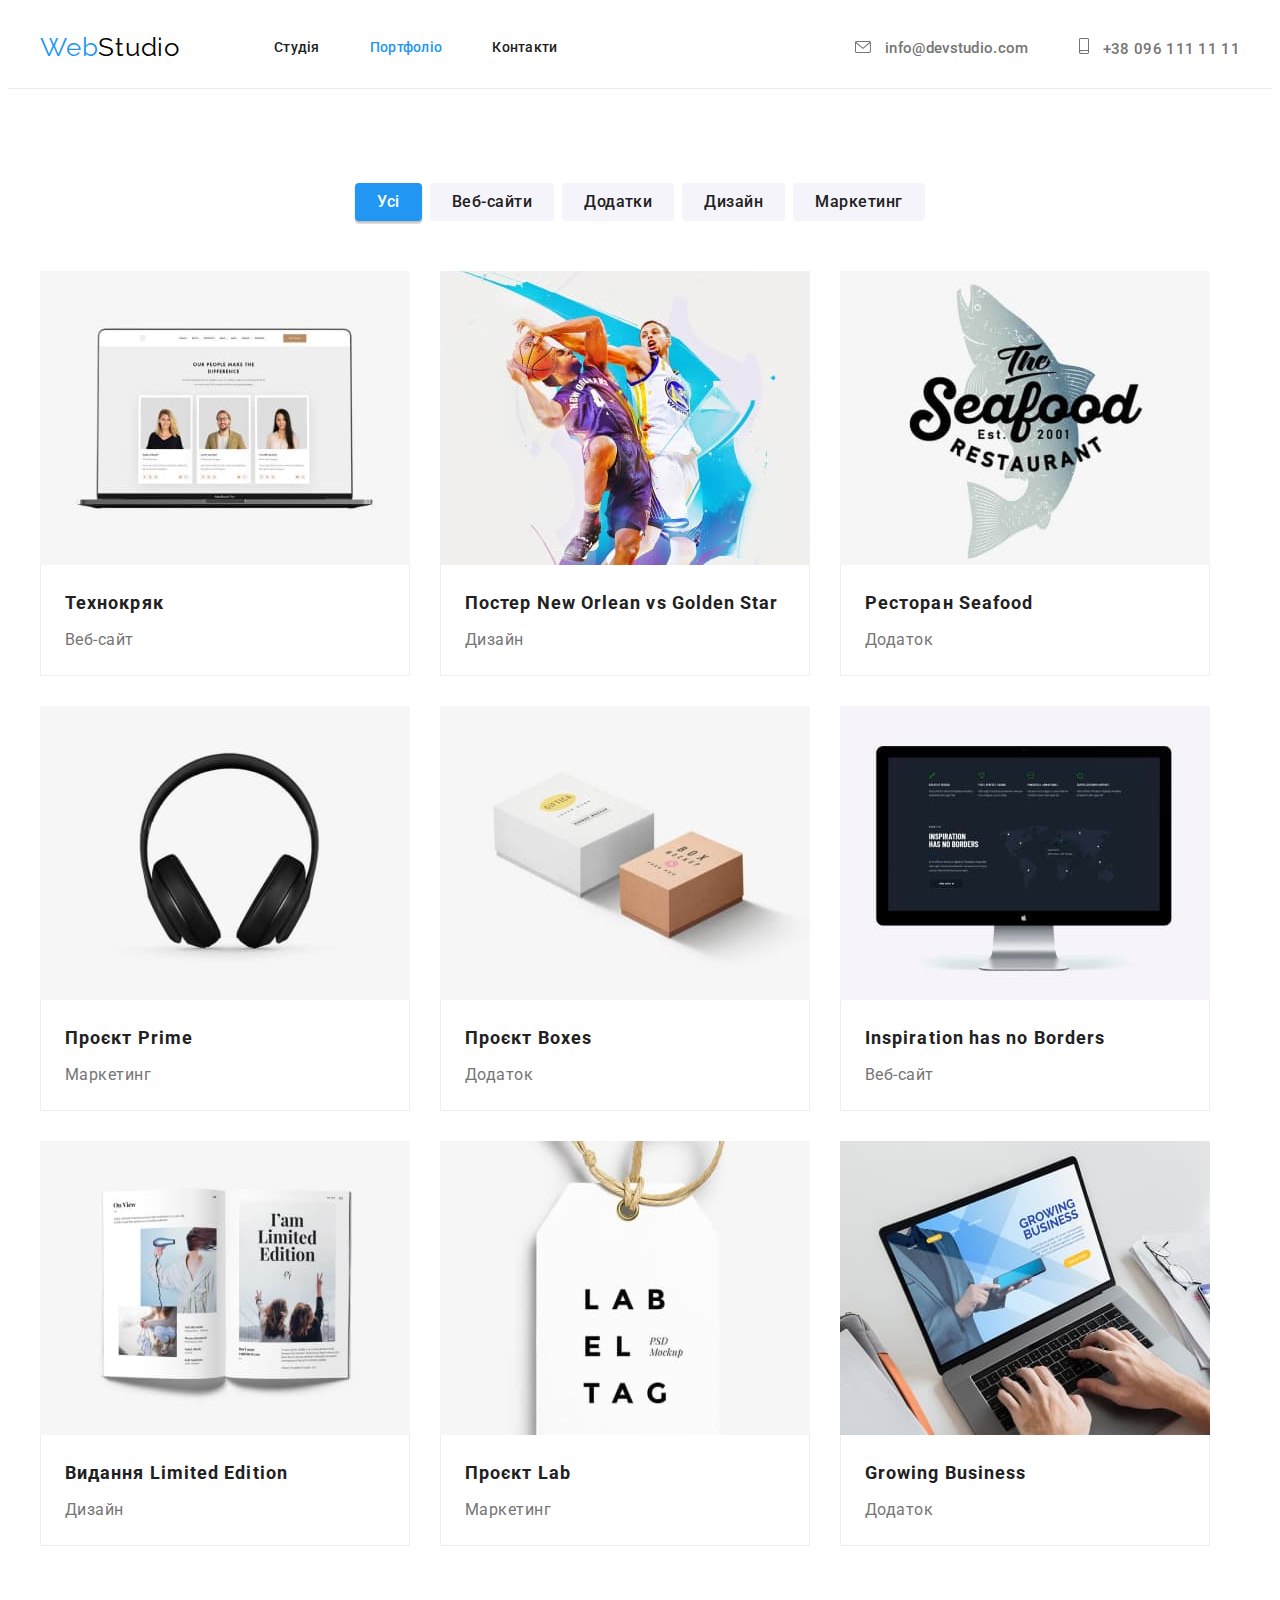
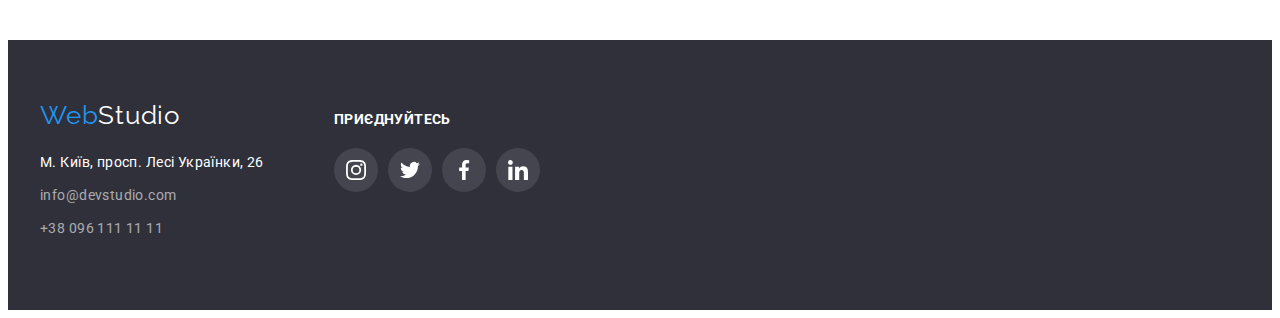
==== portfolio.html @ 9511a17e "task 5 initial" ====
<!DOCTYPE html>
<html lang="uk">

<head>
  <meta charset="utf-8" />
  <meta name="домашне завдання 3" content="device-width, initial-scale=1.0" />
  <title>Portfolio</title>
  <link href="https://fonts.googleapis.com/css2?family=Raleway:wght@700&family=Roboto:wght@400;500;700;900&display=swap"
    rel="stylesheet" />
  <link rel="stylesheet" href="https://cdnjs.cloudflare.com/ajax/libs/modern-normalize/1.1.0/modern-normalize.min.css"
    integrity="sha512-wpPYUAdjBVSE4KJnH1VR1HeZfpl1ub8YT/NKx4PuQ5NmX2tKuGu6U/JRp5y+Y8XG2tV+wKQpNHVUX03MfMFn9Q=="
    crossorigin="anonymous" referrerpolicy="no-referrer" />
  <link rel="stylesheet" href="./mystyles/styles.css" />
</head>

<body>
  <!-- шапка сайту -->
  <header>
    <div class="container header-flex">
      <a href="index.html" class="logo">Web<span style="color: #000">Studio</span></a>
      <nav>
        <ul class="site-nav list">
          <li class="item">
            <a href="index.html" class="link">Студія</a>
          </li>
          <li class="item">
            <a href="portfolio.html" class="link current">Портфоліо</a>
          </li>
          <li class="item"><a href="" class="link">Контакти</a></li>
        </ul>
      </nav>
      <ul class="header-address list">
        <li class="item">
          <a href="mailto:info@devstudio.com" class="link">
            <svg class="email">
              <use href="./images/icons.svg#icon-envelope"></use>
            </svg>
            info@devstudio.com
            </a>
        </li>
        <li class="item">
          <a href="tel:+380961111111" class="link">
            <svg class="phone">
              <use href="./images/icons.svg#icon-smartphone"></use>
            </svg>
            +38 096 111 11 11</a>
        </li>
      </ul>
    </div>
  </header>
  <main>
    <!-- hero section -->
    <section class="portfolio">
      <div class="container">
      <h1 class="visually-hidden">Growing business</h1>
      <!-- filters links-->
      <ul class="list filters">
        <li><button class="link current">Усі</button></li>
        <li><button class="link">Веб-сайти</button></li>
        <li><button class="link">Додатки</button></li>
        <li><button class="link">Дизайн</button></li>
        <li><button class="link">Маркетинг</button></li>
      </ul>

      <ul class="list flex-container">
        <li class="item">
          <a href="" class="card">
              <img src="./images/project-1.jpg" alt="Технокряк" />
              <div class="card-content">
                <h3>Технокряк</h3>
                <p>Веб-сайт</p>
              </div>
          </a>
        </li>
        <li class="item">
          <a href="" class="card">
              <img src="./images/project-2.jpg" alt="Спортсмени" />
              <div class="card-content">
                <h3>
                  Постер <span lang="en">New Orlean vs Golden Star</span>
                </h3>
                <p>Дизайн</p>
              </div>
          </a>
        </li>
        <li class="item">
          <a href="" class="card">
              <img src="./images/project-3.jpg" alt="Реклама ресторану" />
              <div class="card-content">
                <h3>Ресторан <span lang="en">Seafood</span></h3>
                <p>Додаток</p>
              </div>
          </a>
        </li>
        <li class="item">
          <a href="" class="card">
              <img src="./images/project-4.jpg" alt="Навушники" />
              <div class="card-content">
                <h3>Проєкт <span lang="en">Prime</span></h3>
                <p>Маркетинг</p>
              </div>
          </a>
        </li>
        <li class="item">
          <a href="" class="card">
              <img src="./images/project-5.jpg" alt="Коробки виконані в 3D" />
              <div class="card-content">
                <h3>Проєкт <span lang="en">Boxes</span></h3>
                <p>Додаток</p>
              </div>
          </a>
        </li>
        <li class="item">
          <a href="" class="card">
              <img src="./images/project-6.jpg" alt="Монітор" />
              <div class="card-content">
                <h3 lang="en">Inspiration has no Borders</h3>
                <p>Веб-сайт</p>
              </div>
          </a>
        </li>
        <li class="item">
          <a href="" class="card">
              <img src="./images/project-7.jpg" alt="Буклєт" />
              <div class="card-content">
                <h3>Видання <span lang="en">Limited Edition</span></h3>
                <p>Дизайн</p>
              </div>
          </a>
        </li>
        <li class="item">
          <a href="" class="card">
              <img src="./images/project-8.jpg" alt="Проект по маркетингу" />
              <div class="card-content">
                <h3>Проєкт <span lang="en">Lab</span></h3>
                <p>Маркетинг</p>
              </div>
          </a>
        </li>
        <li class="item">
          <a href="" class="card">
              <img src="./images/project-9.jpg" alt="Комп'ютер з встановленим додатком" />
              <div class="card-content">
                <h3 lang="en">Growing Business</h3>
                <p>Додаток</p>
              </div>
          </a>
        </li>
      </ul>
      </div>
    </section>
  </main>
  <!-- footer -->
  <footer>
    <div class="container footer-container">
      <div class="footer-address">
      <a href="index.html" class="logo">Web<span style="color: #fff">Studio</span></a>
      <ul class="bottom-address list">
        <li>
          <a
            href="https://goo.gl/maps/deZjhRoP4em1tksg8"
            target="_blank"
            rel="noopener noreferrer nofollow"
            class="link"
            >М. Київ, просп. Лесі Українки, 26</a
          >
        </li>
        <li>
          <a href="mailto:info@devstudio.com" class="link">
            <span style="color: rgba(255, 255, 255, 0.6)"
              >info@devstudio.com</span
            ></a
          >
        </li>
        <li>
          <a href="tel:+380961111111" class="link">
            <span style="color: rgba(255, 255, 255, 0.6)"
              >+38 096 111 11 11</span
            ></a
          >
        </li>
      </ul>
      </div>
      <div class="footer-social">
          <p>приєднуйтесь</p>
          <ul class="list social">
            <li class="item">
              <a href="">
              <svg class="icon">
                <use href="./images/icons.svg#icon-instagram"></use>
              </svg>
              </a>
            </li>
            <li class="item">
              <a href="">
              <svg class="icon">
                <use href="./images/icons.svg#icon-twitter"></use>
              </svg>
              </a>
            </li>
            <li class="item">
              <a href="">
              <svg class="icon">
                <use href="./images/icons.svg#icon-facebook"></use>
              </svg>
              </a>
              </li>
            <li class="item">
              <a href="">
              <svg class="icon">
                <use href="./images/icons.svg#icon-linkedin"></use>
              </svg>
              </a>
              </li>
          </ul>
      </div>
    </div>
  </footer>
</body>

</html>
---- mystyles/styles.css ----
/* background color #F5F5F5 */
/* logo header: black #000000 blue #2196F3 */
/*logo background: white #FFFFFF    blue #2196F3 */
/* nav active color #2196F3 */
/* main text color (p) #757575 */
/* h2, filter links  #212121 */
/* button text color #FFFFFF */
/* Bg color main page #2F303A */
/* sections background #F5F4FA */

:root {
  --primary-text-color: #757575;
  --title-and-nav-text-color: #212121;
  --accent-color: #2196f3;
  --primary-background-color: #f5f4fa;
  --button-text-color: #fff;
  --background-header-footer-color: #2f303a;
  --background-color: #fff;
  --filter-unactive-background: #f5f4fa;
  --button-hover-color: #188ce8;
  --card-set-gap: 30px;
  --card-shadow: 0px 4px 4px rgba(0, 0, 0, 0.25);
}

body {
  background-color: var(--background-color);
  color: var(--primary-text-color);
  font-family: "Roboto", sans-serif;
}

.list {
  list-style: none;
  padding: 0;
  margin: 0;
}

footer {
  background-color: var(--background-header-footer-color);
  padding-top: 60px;
  padding-bottom: 60px;
}

.hero {
  text-align: center;
  max-height: 600px;
  max-width: 1600px;
  background-color: var(--background-header-footer-color);
  background-image: linear-gradient(rgba(47, 48, 58, 0.4), rgba(47, 48, 58, 0.4)), url(../images/header-img.jpg);
  background-size: cover;
  background-position: center;
  background-repeat: no-repeat;
  padding: 200px 0;
  margin-left: auto;
  margin-right: auto;
}
.hero-title {
  color: #fff;
  font-weight: 900;
  font-size: 44px;
  letter-spacing: 0.06em;
  line-height: 1.36;
  margin: 0 auto 30px auto;
  width: 694px;
}

.container {
  width: 1200px;
  padding: 0 15px;
  margin-left: auto;
  margin-right: auto;
}
.header-flex {
  display: flex;
  align-items: center;
}
.flex-container {
  display: flex;
  flex-wrap: wrap;
  align-items: flex-start;
  gap: var(--card-set-gap);
}
header {
  border-bottom: 1px solid #ececec;
}
.filters {
  display:flex;
  justify-content: center;
  gap: 8px;
  margin-bottom: 50px;
}

.section {
  padding-top: 94px;
  padding-bottom: 94px;
}

.logo {
  color: var(--accent-color);
  font-family: "Raleway", sans-serif;
  text-decoration: none;
  font-size: 26px;
  line-height: 1.2;
  letter-spacing: 0.03em;
  margin-right: 94px;
  display: block;
}
footer .logo {
  margin: 0 0 20px 0;
}
/* Site nav */
.site-nav {
  display: flex;
}

.site-nav .item:not(:last-child) {
  margin-right: 50px;
}

.site-nav .link {
  color: var(--title-and-nav-text-color);
  font-weight: 500;
  font-size: 14px;
  letter-spacing: 0.02em;
  line-height: 1.14;
  text-decoration: none;
  font-style: normal;
  display: block;
  padding: 32px 0;
}

.site-nav .link:hover,
.site-nav .link:focus,
.header-address .link:hover,
.header-address .link:focus,
.header-address .link:hover >.email,
.header-address .link:focus >.email,
.header-address .link:hover >.phone,
.header-address .link:focus >.phone,
.site-nav .link.current {
  color: var(--accent-color);
  fill: var(--accent-color);
}

.header-address {
  display: flex;
  margin: 0 0 0 auto;
  align-items:flex-start;
}

.header-address .item:not(:last-child) {
  margin-right: 50px;
}

.header-address .link {
  color: var(--primary-text-color);
  font-weight: 500;
  font-size: 15px;
  letter-spacing: 0.02em;
  line-height: 1.06;
  text-decoration: none;
  font-style: normal;
  display: inline-block;
}

.email{
  width: 16px;
  height:12px;
  margin-right: 10px;
  fill: var(--primary-text-color);
}
.phone {
  width: 10px;
  height:16px;
  margin-right: 10px;
  fill: var(--primary-text-color);
}

button {
  color: var(--button-text-color);
  background-color: var(--accent-color);
  font-weight: 700;
  font-size: 16px;
  font-family: inherit;
  line-height: 1.87;
  cursor: pointer;
  border: none;
  padding: 10px 32px;
  border-radius: 4px;
  /* text-align: center;*/
}

button:hover,
button:focus {
  background-color: var(--button-hover-color);
}

.visually-hidden {
  position: absolute;
  width: 1px;
  height: 1px;
  margin: -1px;
  border: 0;
  padding: 0;

  white-space: nowrap;
  clip-path: inset(100%);
  clip: rect(0 0 0 0);
  overflow: hidden;
}
.why-we {
  padding: 94px 0 94px 0;
}
.why-we .icons{
  height:120px;
  background-color: var(--primary-background-color);
  border-radius: 4px;
  margin-bottom: 30px;
}
.why-we h3 {
  font-weight: 700;
  font-size: 14px;
  line-height: 1.14;
  letter-spacing: 0.03em;
  color: var(--title-and-nav-text-color);
  text-transform: uppercase;
  margin: 0 0 10px 0;
}

.why-we p {
  font-weight: 400;
  font-size: 14px;
  line-height: 1.71;
  letter-spacing: 0.03em;
  color: var(--primary-text-color);
  margin: 0;
}

.why-we .item {
  flex-basis: 270px;
}
.why-we .item::before{
  content: "";
  display: block;
  height:120px;
  background-color: var(--primary-background-color);
  background-repeat: no-repeat;
  background-position: center;
  border-radius: 4px;
  margin-bottom: 30px;
}
.icon-attention::before {
  background-image: url(../images/antenna.svg);
}
.icon-punctuality::before {
  background-image: url(../images/clock.svg);
}
.icon-planning::before {
  background-image: url(../images/diagram.svg);
}
.icon-technologies::before {
  background-image: url(../images/astronaut.svg);
}
.what-we-do .item,
.portfolio .item {
  flex-basis: 370px;
}
.what-we-do {
  padding-bottom: 94px;
}
.who-we-are {
  background-color: var(--primary-background-color);
  text-align: center;
  padding-top: 94px;
  padding-bottom: 94px;
}

.what-we-do h2,
.who-we-are h2,
.clients h2 {
  font-weight: 700;
  font-size: 36px;
  line-height: 1.16;
  letter-spacing: 0.03em;
  color: var(--title-and-nav-text-color);
  margin-bottom: 50px;
  margin-top: 0;
  text-align: center;
}
.who-we-are h3 {
  font-weight: 500;
  font-size: 16px;
  line-height: 1.19;
  letter-spacing: 0.03em;
  color: var(--title-and-nav-text-color);
  margin: 0 0 10px 0;
}
.who-we-are p {
  font-weight: 400;
  font-size: 16px;
  line-height: 1.19;
  letter-spacing: 0.03em;
  color: var(--primary-text-color);
  margin: 0 0 16px 0;
}

.team-member {
  background-color: var(--background-color);
  box-shadow: var(--card-shadow);
  border-radius: 4px;
  overflow: hidden;
}
.team-player {
  padding: 30px;
}
.social {
  display:flex;
  justify-content:center;
  align-items: center;
  gap: 10px;
  }

.social a{
  display:flex;
  height: 44px;
  width: 44px;
  border-radius: 50%;
  //padding:12px;
  color:#AFB1B8;
  justify-content:center;
  align-items:center;
}
.social a:hover,
.social a:focus {
  background-color: var(--accent-color);
  color:#FFF;
}
.social .icon {
  width: 20px;
  height:20px;
  fill: currentColor;
}
.clients {
  padding-bottom: 94px;
  padding-top: 94px;
}
.clients .item {
  height: 92px;
  width: 170px;
  height: 92px;
  /*padding: 15px 31px;*/
  
}
.clients a:hover,
.clients a:focus{
  border: 1px solid var(--accent-color);
  color: var(--accent-color);
}
.clients a {
  display: flex;
  justify-content:center;
  align-items:center;
  width:100%;
  height:100%;
  border: 1px solid #AFB1B8;
  border-radius: 4px;
  color:#AFB1B8;
}
.clients .icon {
  width:106px;
  height:60px;
  fill: currentColor;
}
/* portfolio page styling */
.portfolio {
  padding-bottom: 94px;
  padding-top: 94px;
}

.portfolio .link {
  color: var(--title-and-nav-text-color);
  background-color: var(--filter-unactive-background);
  padding: 6px 22px;
  font-weight: 500;
  font-size: 16px;
  letter-spacing: 0.03em;
  line-height: 1.63;
  text-decoration: none;
  font-style: normal;
  border: none;
}

.portfolio .link:hover,
.portfolio .link.current {
  color: var(--button-text-color);
  background-color: var(--accent-color);
  box-shadow: 0px 2px 2px rgba(0, 0, 0, 0.12), 0 1px 2px rgba(0, 0, 0, 0.08), 0 3px 1px rgba(0, 0, 0, 0.1);
}

.portfolio h3 {
  font-weight: 700;
  font-size: 18px;
  line-height: 2;
  letter-spacing: 0.06em;
  color: var(--title-and-nav-text-color);
  margin: 0 0 4px 0;
}

.portfolio a {
  text-decoration: none;
}

.portfolio p {
  font-weight: 400;
  font-size: 16px;
  line-height: 1.88;
  letter-spacing: 0.03em;
  color: var(--primary-text-color);
  margin: 0;
}
.card {
  display:block;
}
.card:hover,
.card:focus {
  box-shadow: 1px 4px 6px rgba(0, 0, 0, 0.16), 0 4px 4px rgba(0, 0, 0, 0.06), 0 1px 1px rgba(0, 0, 0, 0.12);
}

.card-content {
  padding: 20px 24px;
  border-left: 1px solid #eee;
  border-right: 1px solid #eee;
  border-bottom: 1px solid #eee;
}

img {
  display: block;
  max-width: 100%;
  height: auto;
}


/* footer page */
.footer-container {
  display:flex;
  align-items: baseline;
}
.footer-address {
  margin-right: 70px;
}
.bottom-address .link {
  color: #fff;
  font-size: 14px;
  font-weight: 400;
  line-height: 1.71;
  letter-spacing: 0.03em;
  text-decoration: none;
  font-style: normal;
  margin-bottom:9px;
  display:block;
}
.footer-social p{
  color: #fff;
  font-size: 14px;
  font-weight: 700;
  line-height: 1.17;
  letter-spacing: 0.03em;
  text-transform: uppercase;
  font-style: normal;
  margin-bottom:20px;
  margin-top:0px;
}
.footer-social .social a {
  background-color: rgba(255, 255, 255, 0.1);
  color: #FFF;
}
.footer-social .social a:hover,
.footer-social .social a:focus {
background-color: var(--accent-color);
}
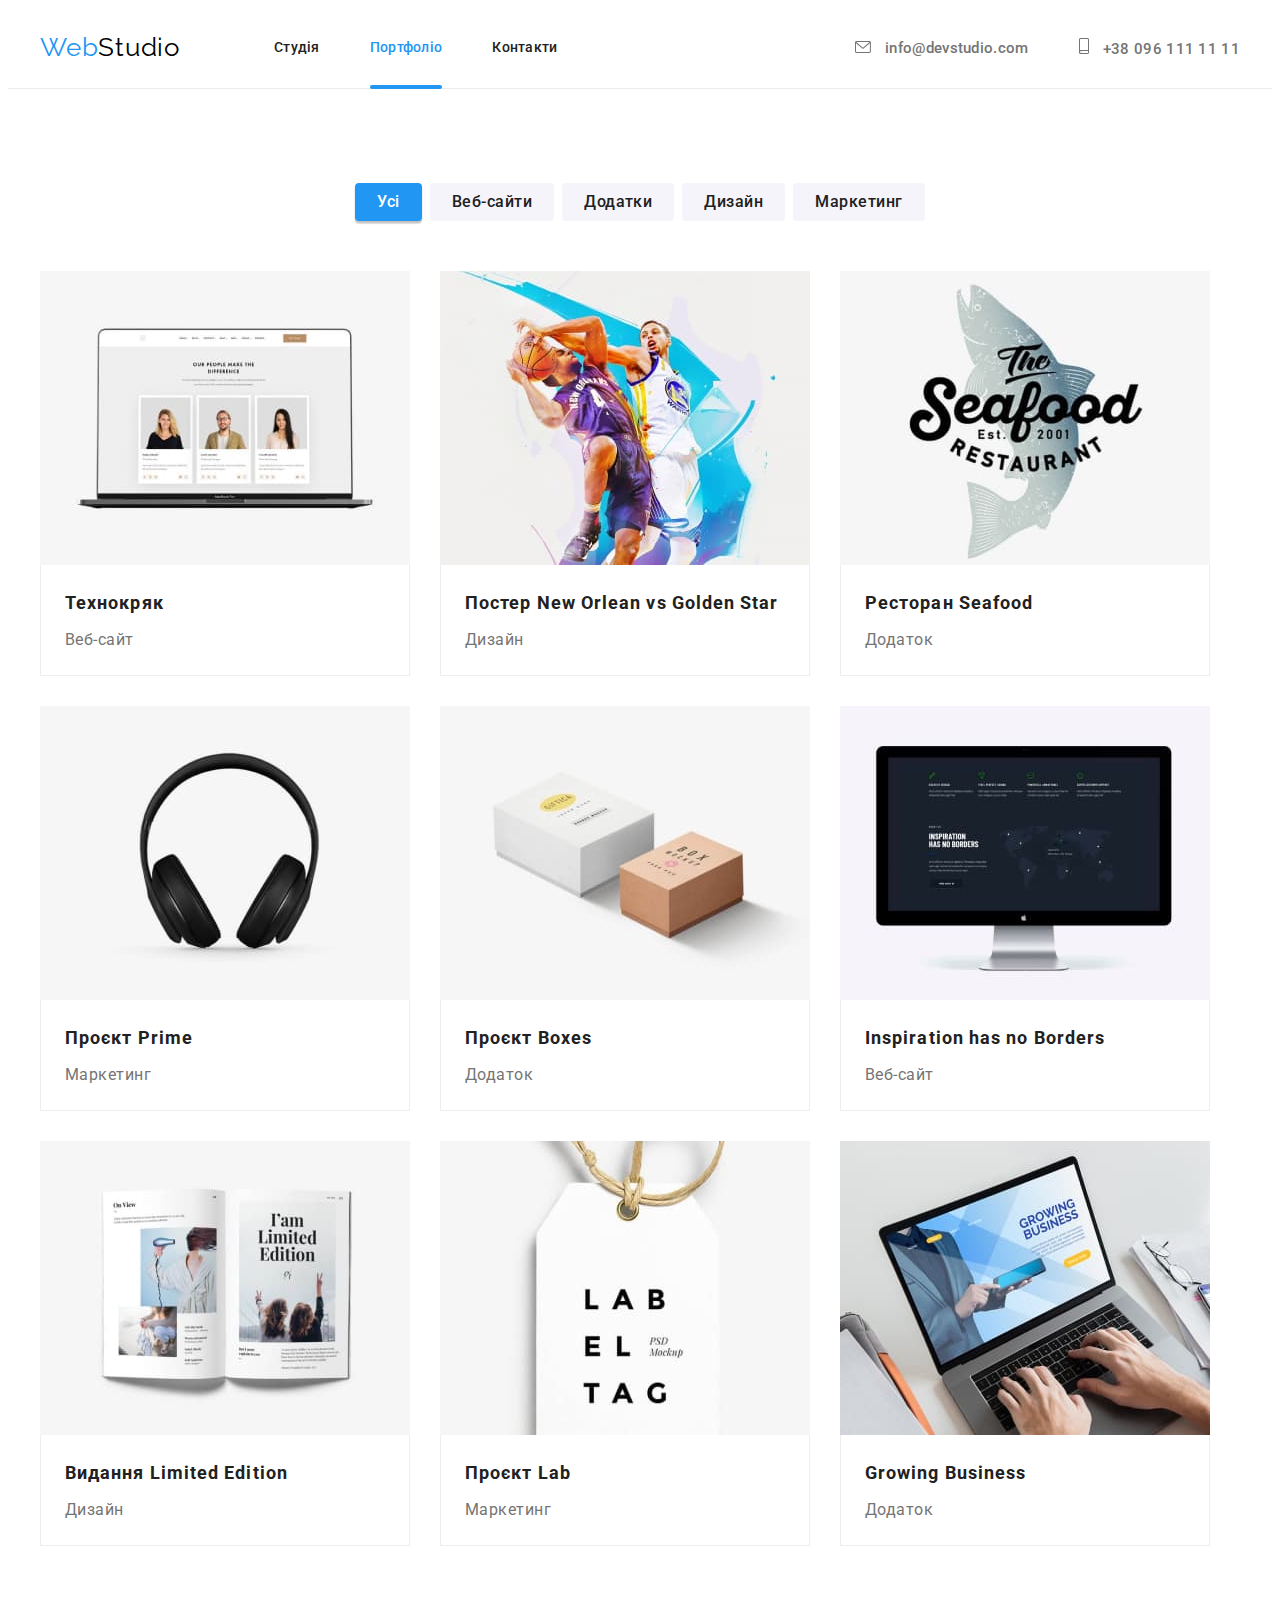
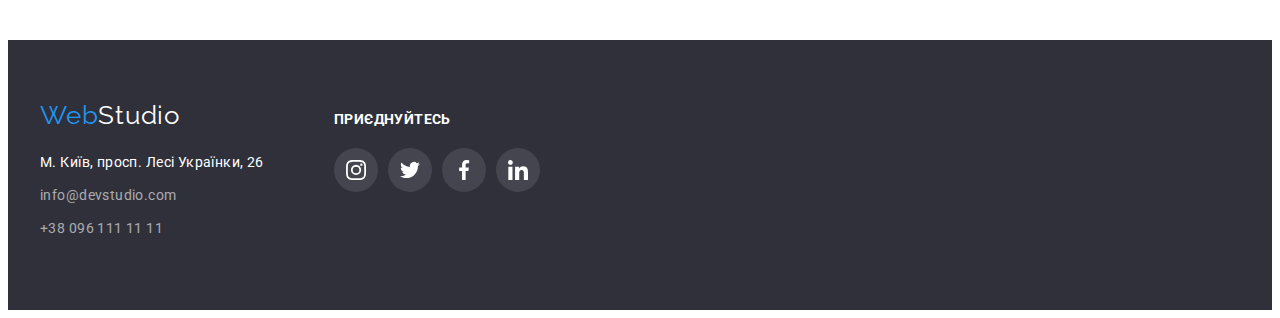
==== commit fe7bc295: "task5" ====
--- a/portfolio.html
+++ b/portfolio.html
@@ -23,8 +23,8 @@
           <li class="item">
             <a href="index.html" class="link">Студія</a>
           </li>
-          <li class="item">
-            <a href="portfolio.html" class="link current">Портфоліо</a>
+          <li class="item current">
+            <a href="portfolio.html" class="link">Портфоліо</a>
           </li>
           <li class="item"><a href="" class="link">Контакти</a></li>
         </ul>
@@ -65,7 +65,10 @@
       <ul class="list flex-container">
         <li class="item">
           <a href="" class="card">
-              <img src="./images/project-1.jpg" alt="Технокряк" />
+              <div class="picture">
+                <img src="./images/project-1.jpg" alt="Технокряк" />
+                <div class="description"><p>Ресурс пропонує комплексні пропозиції з різним рівнем функціоналу та сервісів. Все це дозволить відвідувачу отримати вичерпні відомості про компанію чи приватну особу.</p></div>
+              </div>
               <div class="card-content">
                 <h3>Технокряк</h3>
                 <p>Веб-сайт</p>
@@ -74,7 +77,10 @@
         </li>
         <li class="item">
           <a href="" class="card">
-              <img src="./images/project-2.jpg" alt="Спортсмени" />
+              <div class="picture">
+                <img src="./images/project-2.jpg" alt="Спортсмени" />
+                <div class="description"><p>Ресурс пропонує комплексні пропозиції з різним рівнем функціоналу та сервісів. Все це дозволить відвідувачу отримати вичерпні відомості про компанію чи приватну особу.</p></div>
+              </div>
               <div class="card-content">
                 <h3>
                   Постер <span lang="en">New Orlean vs Golden Star</span>
@@ -85,7 +91,10 @@
         </li>
         <li class="item">
           <a href="" class="card">
-              <img src="./images/project-3.jpg" alt="Реклама ресторану" />
+              <div class="picture">
+                <img src="./images/project-3.jpg" alt="Реклама ресторану" />
+                <div class="description"><p>Ресурс пропонує комплексні пропозиції з різним рівнем функціоналу та сервісів. Все це дозволить відвідувачу отримати вичерпні відомості про компанію чи приватну особу.</p></div>
+              </div>
               <div class="card-content">
                 <h3>Ресторан <span lang="en">Seafood</span></h3>
                 <p>Додаток</p>
@@ -94,7 +103,10 @@
         </li>
         <li class="item">
           <a href="" class="card">
-              <img src="./images/project-4.jpg" alt="Навушники" />
+              <div class="picture">
+                <img src="./images/project-4.jpg" alt="Навушники" />
+                <div class="description"><p>Ресурс пропонує комплексні пропозиції з різним рівнем функціоналу та сервісів. Все це дозволить відвідувачу отримати вичерпні відомості про компанію чи приватну особу.</p></div>
+              </div>
               <div class="card-content">
                 <h3>Проєкт <span lang="en">Prime</span></h3>
                 <p>Маркетинг</p>
@@ -103,7 +115,10 @@
         </li>
         <li class="item">
           <a href="" class="card">
-              <img src="./images/project-5.jpg" alt="Коробки виконані в 3D" />
+              <div class="picture">
+                <img src="./images/project-5.jpg" alt="Коробки виконані в 3D" />
+                <div class="description"><p>Ресурс пропонує комплексні пропозиції з різним рівнем функціоналу та сервісів. Все це дозволить відвідувачу отримати вичерпні відомості про компанію чи приватну особу.</p></div>
+              </div>
               <div class="card-content">
                 <h3>Проєкт <span lang="en">Boxes</span></h3>
                 <p>Додаток</p>
@@ -112,7 +127,10 @@
         </li>
         <li class="item">
           <a href="" class="card">
-              <img src="./images/project-6.jpg" alt="Монітор" />
+              <div class="picture">
+                <img src="./images/project-6.jpg" alt="Монітор" />
+                <div class="description"><p>Ресурс пропонує комплексні пропозиції з різним рівнем функціоналу та сервісів. Все це дозволить відвідувачу отримати вичерпні відомості про компанію чи приватну особу.</p></div>
+              </div>
               <div class="card-content">
                 <h3 lang="en">Inspiration has no Borders</h3>
                 <p>Веб-сайт</p>
@@ -121,7 +139,10 @@
         </li>
         <li class="item">
           <a href="" class="card">
-              <img src="./images/project-7.jpg" alt="Буклєт" />
+              <div class="picture">
+                <img src="./images/project-7.jpg" alt="Буклєт" />
+                <div class="description"><p>Ресурс пропонує комплексні пропозиції з різним рівнем функціоналу та сервісів. Все це дозволить відвідувачу отримати вичерпні відомості про компанію чи приватну особу.</p></div>
+              </div>
               <div class="card-content">
                 <h3>Видання <span lang="en">Limited Edition</span></h3>
                 <p>Дизайн</p>
@@ -130,7 +151,10 @@
         </li>
         <li class="item">
           <a href="" class="card">
-              <img src="./images/project-8.jpg" alt="Проект по маркетингу" />
+              <div class="picture">
+                <img src="./images/project-8.jpg" alt="Проект по маркетингу" />
+                <div class="description"><p>Ресурс пропонує комплексні пропозиції з різним рівнем функціоналу та сервісів. Все це дозволить відвідувачу отримати вичерпні відомості про компанію чи приватну особу.</p></div>
+              </div>
               <div class="card-content">
                 <h3>Проєкт <span lang="en">Lab</span></h3>
                 <p>Маркетинг</p>
@@ -139,7 +163,10 @@
         </li>
         <li class="item">
           <a href="" class="card">
-              <img src="./images/project-9.jpg" alt="Комп'ютер з встановленим додатком" />
+              <div class="picture">
+                <img src="./images/project-9.jpg" alt="Комп'ютер з встановленим додатком" />
+                <div class="description"><p>Ресурс пропонує комплексні пропозиції з різним рівнем функціоналу та сервісів. Все це дозволить відвідувачу отримати вичерпні відомості про компанію чи приватну особу.</p></div>
+              </div>
               <div class="card-content">
                 <h3 lang="en">Growing Business</h3>
                 <p>Додаток</p>
--- a/mystyles/styles.css
+++ b/mystyles/styles.css
@@ -115,7 +115,19 @@
 .site-nav .item:not(:last-child) {
   margin-right: 50px;
 }
-
+.site-nav .current {
+  position:relative;
+}
+.site-nav .current::after {
+  content:'';
+  position: absolute;
+  bottom:-1px;
+  left:0;
+  height:4px;
+  width:100%;
+  background-color: var(--accent-color);
+  border-radius: 2px;
+}
 .site-nav .link {
   color: var(--title-and-nav-text-color);
   font-weight: 500;
@@ -136,7 +148,7 @@
 .header-address .link:focus >.email,
 .header-address .link:hover >.phone,
 .header-address .link:focus >.phone,
-.site-nav .link.current {
+.site-nav .current a {
   color: var(--accent-color);
   fill: var(--accent-color);
 }
@@ -267,6 +279,27 @@
 .what-we-do {
   padding-bottom: 94px;
 }
+.what-we-do .item {
+  position: relative;
+}
+.what-we-do .title {
+  content:'';
+  position:absolute;
+  width:100%;
+  height:70px;
+  bottom: 0;
+  left: 0;
+  background-color: rgba(47, 48, 58, 0.8);
+  display:flex;
+  justify-content: center;
+  align-items: center;
+  color: #fff;
+  text-transform: uppercase;
+  font-size: 14px;
+  font-weight: 700;
+  line-height: 1.17;
+  letter-spacing: 0.03em;
+}
 .who-we-are {
   background-color: var(--primary-background-color);
   text-align: center;
@@ -431,7 +464,35 @@
   border-right: 1px solid #eee;
   border-bottom: 1px solid #eee;
 }
-
+.card .picture {
+  position: relative;
+  overflow:hidden;
+}
+.card .description {
+  position:absolute;
+  bottom:0;
+  left:0;
+  height:100%;
+  background-color: rgba(33, 150, 243, 0.9);
+  padding:24px;
+  display:flex;
+  align-items: center;
+  transform: translate(0, 100%);
+  transition: transform 250ms cubic-bezier(0.4, 0, 0.2, 1);
+
+}
+.card:hover .description,
+.card:focus .description{
+  transform: scaleY(1);
+}
+
+.card .description p{
+  color: #fff;
+  font-size: 18px;
+  font-weight: 400;
+  line-height: 1.55;
+  letter-spacing: 0.03em;
+}
 img {
   display: block;
   max-width: 100%;
@@ -476,4 +537,47 @@
 .footer-social .social a:hover,
 .footer-social .social a:focus {
 background-color: var(--accent-color);
+}
+.backdrop {
+  position:fixed;
+  width:100%;
+  height:100%;
+  top:0;
+  left:0;
+  background-color: rgba(0, 0, 0, 0.2);
+}
+.modal {
+  position: absolute;
+  left:50%;
+  top:50%;
+  transform: translate(-50%, -50%);
+  width:33%;
+  height:581px;
+  
+  background-color: #fff;
+  border-radius: 4px;
+  box-shadow: 0px 2px 1px rgba(0, 0, 0, 0.2), 
+              0 1px 1px rgba(0, 0, 0, 0.14), 
+              0 1px 3px rgba(0, 0, 0, 0.12);
+}
+.modal .close {
+  position: absolute;
+  top:8px;
+  right:8px;
+  width:30px;
+  height:30px;
+  border-radius: 50%;
+  border: 1px solid rgba(0, 0, 0, 0.1);
+  display:flex;
+  justify-content: center;
+  align-items:center;
+}
+
+.close .icon {
+  width:18px;
+  height:18px;
+}
+.is-hidden {
+  opacity:0;
+  pointer-events: none;
 }